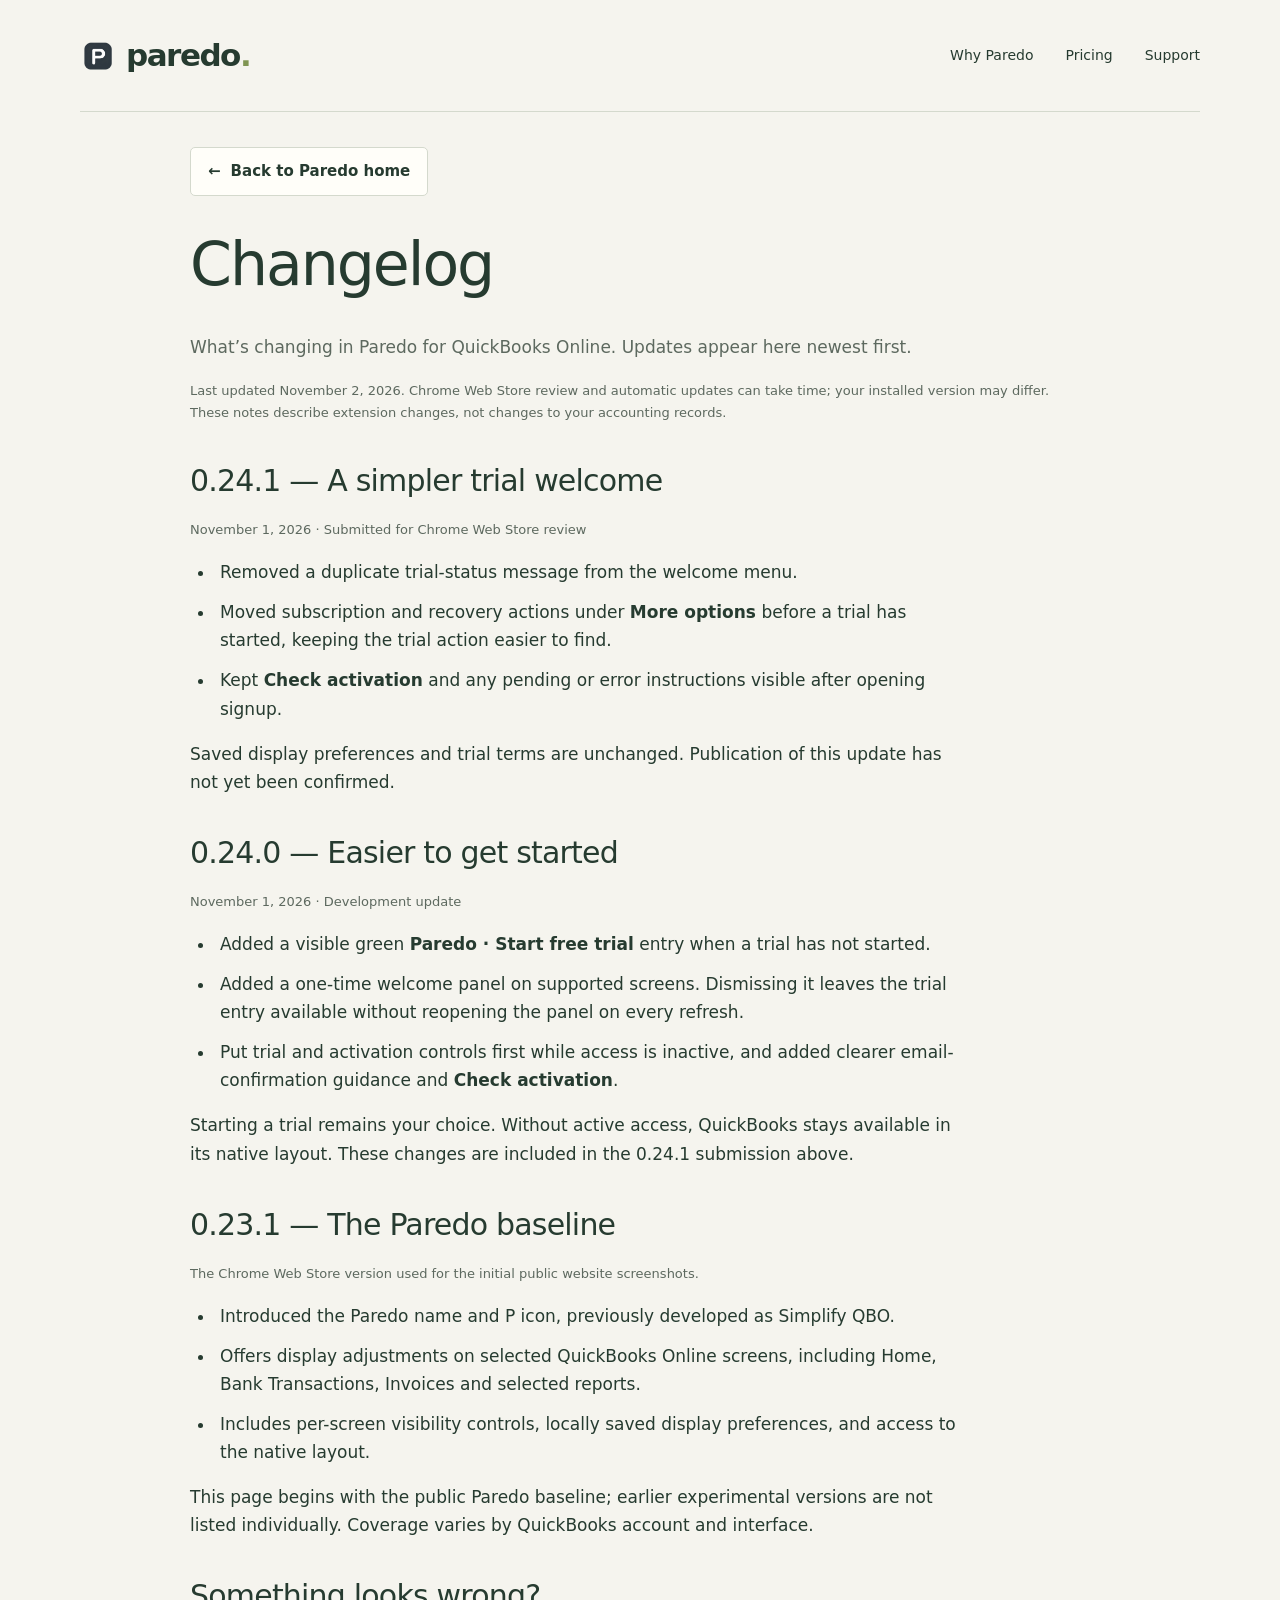
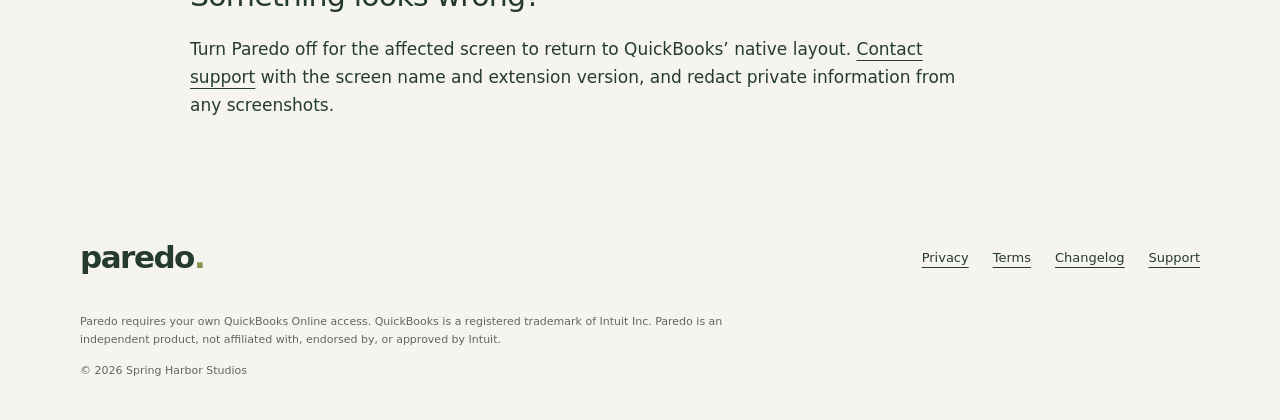
==== changelog/index.html @ acaa6048 "Add Paredo changelog page and site navigation" ====
<!doctype html>
<html lang="en"><head>
<!-- Google tag (gtag.js) -->
<script async src="https://www.googletagmanager.com/gtag/js?id=G-GZ1MDJ3MHT"></script>
<script>
  window.dataLayer = window.dataLayer || [];
  function gtag(){dataLayer.push(arguments);}
  gtag('js', new Date());

  gtag('config', 'G-GZ1MDJ3MHT');
</script>
<meta charset="utf-8"><meta name="viewport" content="width=device-width, initial-scale=1"><title>Changelog | Paredo</title><meta name="description" content="Recent Paredo extension updates, improvements, and Chrome Web Store review status."><link rel="canonical" href="https://getparedo.app/changelog/"><link rel="icon" href="../assets/icon.png"><link rel="stylesheet" href="../style.css"><link rel="stylesheet" href="../articles.css"></head><body><a class="skip" href="#main">Skip to content</a><header class="wrap header"><a class="brand" href="../" aria-label="Paredo home"><img src="../assets/icon.png" width="36" height="36" alt="">paredo<span class="brand-dot">.</span></a><nav aria-label="Main navigation"><a href="../#experience">Why Paredo</a><a href="../#pricing">Pricing</a><a href="../support/">Support</a></nav></header><main id="main" class="wrap article policy">
<a class="home-return" href="../"><span aria-hidden="true">←</span> Back to Paredo home</a>
<h1>Changelog</h1>
<p>What’s changing in Paredo for QuickBooks Online. Updates appear here newest first.</p>
<p class="small">Last updated November 2, 2026. Chrome Web Store review and automatic updates can take time; your installed version may differ. These notes describe extension changes, not changes to your accounting records.</p>
<section aria-labelledby="v0241">
<h2 id="v0241">0.24.1 — A simpler trial welcome</h2>
<p class="small"><time datetime="2026-11-01">November 1, 2026</time> · Submitted for Chrome Web Store review</p>
<ul class="article-list">
<li>Removed a duplicate trial-status message from the welcome menu.</li>
<li>Moved subscription and recovery actions under <strong>More options</strong> before a trial has started, keeping the trial action easier to find.</li>
<li>Kept <strong>Check activation</strong> and any pending or error instructions visible after opening signup.</li>
</ul>
<p>Saved display preferences and trial terms are unchanged. Publication of this update has not yet been confirmed.</p>
</section>
<section aria-labelledby="v0240">
<h2 id="v0240">0.24.0 — Easier to get started</h2>
<p class="small"><time datetime="2026-11-01">November 1, 2026</time> · Development update</p>
<ul class="article-list">
<li>Added a visible green <strong>Paredo · Start free trial</strong> entry when a trial has not started.</li>
<li>Added a one-time welcome panel on supported screens. Dismissing it leaves the trial entry available without reopening the panel on every refresh.</li>
<li>Put trial and activation controls first while access is inactive, and added clearer email-confirmation guidance and <strong>Check activation</strong>.</li>
</ul>
<p>Starting a trial remains your choice. Without active access, QuickBooks stays available in its native layout. These changes are included in the 0.24.1 submission above.</p>
</section>
<section aria-labelledby="v0231">
<h2 id="v0231">0.23.1 — The Paredo baseline</h2>
<p class="small">The Chrome Web Store version used for the initial public website screenshots.</p>
<ul class="article-list">
<li>Introduced the Paredo name and P icon, previously developed as Simplify QBO.</li>
<li>Offers display adjustments on selected QuickBooks Online screens, including Home, Bank Transactions, Invoices and selected reports.</li>
<li>Includes per-screen visibility controls, locally saved display preferences, and access to the native layout.</li>
</ul>
<p>This page begins with the public Paredo baseline; earlier experimental versions are not listed individually. Coverage varies by QuickBooks account and interface.</p>
</section>
<section aria-labelledby="help"><h2 id="help">Something looks wrong?</h2><p>Turn Paredo off for the affected screen to return to QuickBooks’ native layout. <a href="../support/">Contact support</a> with the screen name and extension version, and redact private information from any screenshots.</p></section>
</main><footer class="wrap"><div class="footer-top"><a class="brand" href="../">paredo<span class="brand-dot">.</span></a><div><a href="../privacy/">Privacy</a><a href="../terms/">Terms</a><a href="../changelog/">Changelog</a><a href="../support/">Support</a></div></div><p>Paredo requires your own QuickBooks Online access. QuickBooks is a registered trademark of Intuit Inc. Paredo is an independent product, not affiliated with, endorsed by, or approved by Intuit.</p><p>© 2026 Spring Harbor Studios</p></footer>
</body></html>
---- style.css ----
:root{--paper:#f5f4ee;--ink:#263b30;--muted:#5d695f;--line:#d4d9cd;--accent:#dce8bb;--white:#fffef9}*{box-sizing:border-box}html{scroll-behavior:smooth;scroll-padding-top:25px}body{margin:0;background:var(--paper);color:var(--ink);font:17px/1.65 system-ui,-apple-system,BlinkMacSystemFont,"Segoe UI",sans-serif}a{color:inherit;text-underline-offset:5px}a:focus-visible{outline:3px solid #6c823d;outline-offset:6px}.wrap{width:min(1120px,calc(100% - 96px));margin:auto}.header{display:flex;justify-content:space-between;align-items:center;padding:30px 0;border-bottom:1px solid var(--line)}.brand{display:inline-flex;align-items:center;gap:10px;text-decoration:none;font-size:31px;font-weight:650;letter-spacing:-1.5px}.brand-dot{margin-left:-10px;color:#809552}.brand img{border-radius:9px}nav{display:flex;gap:32px;font-size:14px}nav a{text-decoration:none}nav a:hover,.text-link:hover{color:#667d37}.hero{padding-top:64px}.eyebrow{text-transform:uppercase;font-size:11px;font-weight:650;letter-spacing:1.8px;display:flex;align-items:center;gap:9px}.status-dot{height:7px;width:7px;background:#7c924f;border-radius:50%}h1,h2,h3,p{margin:0}h1{font-size:clamp(58px,7.3vw,100px);line-height:1.06;letter-spacing:-5px;font-weight:450;margin:29px 0 37px}h1 em{font-family:Georgia,serif;font-weight:400;letter-spacing:-4.5px}h2{font-size:clamp(35px,4vw,51px);line-height:1.13;letter-spacing:-2px;font-weight:450}h3{font-size:24px;line-height:1.3;letter-spacing:-.6px;font-weight:500}.hero-bottom{display:flex;justify-content:space-between;align-items:center;gap:36px}.hero-bottom p{max-width:560px;color:var(--muted);font-size:19px}.button{background:var(--ink);color:var(--white);padding:15px 23px;text-decoration:none;font-size:14px;border-radius:5px;display:inline-flex;gap:36px;align-items:center;white-space:nowrap}.button:hover{background:#3c5443}.hero-foot{display:flex;justify-content:space-between;border-top:1px solid var(--line);margin-top:55px;padding:18px 0;font-size:12px;color:var(--muted)}.experience{background:#e8ecdf;margin-top:48px;padding:76px 0}.section-heading{display:grid;grid-template-columns:1.2fr 1fr;gap:22px 80px}.section-heading .eyebrow{grid-column:1/-1}.section-heading>p:last-child{align-self:end;max-width:380px;color:var(--muted)}.features{display:grid;grid-template-columns:repeat(3,1fr);gap:48px;margin-top:62px}.features article{border-top:1px solid #bfc8b5;padding-top:22px}.number{font-size:10px;letter-spacing:1.5px}.features h3{margin:22px 0 17px}.features p{font-size:15px;color:var(--muted)}.coverage{border-top:1px solid #bfc8b5;padding-top:32px;margin-top:56px;display:grid;grid-template-columns:1fr 2fr;gap:30px}.coverage h3{font-size:19px}.coverage p{font-size:15px}.small{font-size:13px!important;color:var(--muted);line-height:1.7}.coverage .small{margin-top:15px}.trust{padding:85px 0;display:grid;grid-template-columns:1.1fr 1fr;gap:24px 70px}.trust .eyebrow{grid-column:1/-1}.trust>div p+p{margin-top:20px}.text-link{display:inline-block;font-size:13px;font-weight:600;margin-top:22px}.pricing{border-top:1px solid var(--line);padding:70px 0 85px;display:grid;grid-template-columns:1.1fr 1fr;gap:70px}.pricing h2{margin:22px 0}.pricing>div>p:not(.eyebrow){max-width:400px;color:var(--muted)}.price-box{background:var(--white);border:1px solid var(--line);border-radius:7px;padding:32px}.price-box .price{font-size:64px;font-weight:450;line-height:1.3;color:var(--ink)!important;letter-spacing:-3px}.price span{font-size:14px;letter-spacing:0;color:var(--muted)}.price-box p+p{margin-top:16px}.price-box hr{border:0;border-top:1px solid var(--line);margin:25px 0}.closing{background:var(--accent);border-radius:8px;padding:54px;text-align:center}.closing .eyebrow{justify-content:center}.closing h2{margin:22px 0}.closing .button{margin:25px 0 18px}.closing>p:not(.eyebrow){color:var(--muted)}footer{padding:55px 0 28px}.footer-top{display:flex;justify-content:space-between;align-items:center;margin-bottom:30px}.footer-top>div{display:flex;gap:24px;font-size:13px}footer>p{font-size:11px;color:var(--muted);max-width:700px;margin:12px 0}.skip{position:absolute;left:15px;top:-100px;background:var(--white);padding:10px;z-index:2}.skip:focus{top:10px}@media(max-width:760px){.wrap{width:calc(100% - 40px)}.header{padding:20px 0}nav{gap:18px;font-size:12px}nav a:first-child{display:none}.brand{font-size:26px}.brand img{width:30px;height:30px}.hero{padding-top:40px}h1{letter-spacing:-2.8px;font-size:clamp(44px,9vw,65px)}h1 em{letter-spacing:-2.8px}.hero-bottom{display:block}.hero-bottom p{font-size:17px}.hero-bottom .button{margin-top:25px}.hero-foot{display:block;margin-top:35px}.hero-foot span{display:block}.experience{margin-top:25px;padding:45px 0}.section-heading,.features,.coverage,.trust,.pricing{grid-template-columns:1fr;gap:25px}.features{margin-top:35px}.features article{padding-top:18px}.features h3{margin:15px 0 12px}.coverage{margin-top:35px}.trust{padding:50px 0}.pricing{padding:45px 0}.price-box{padding:25px}.closing{padding:40px 22px}.closing h2{font-size:38px}.footer-top{align-items:start;gap:20px}.footer-top>div{gap:16px}}@media(prefers-reduced-motion:reduce){html{scroll-behavior:auto}}

/* Install links at natural decision points, without covering page content. */
.header nav{align-items:center}.nav-install{padding:10px 16px;gap:16px}.header .nav-install:hover{color:var(--white)}.install-prompt{display:flex;align-items:center;gap:25px;margin-top:30px}.final-install{display:flex;align-items:center;justify-content:space-between;gap:35px;border-top:1px solid var(--line);margin-top:50px;padding:45px 0}.final-install h2{font-size:32px;letter-spacing:-1px;max-width:600px}.final-install p{font-size:13px;color:var(--muted);max-width:570px;margin-top:16px}@media(max-width:760px){.header{flex-wrap:wrap;gap:16px}.header nav{flex-wrap:wrap;gap:16px}.install-prompt,.final-install{flex-direction:column;align-items:flex-start}.final-install{margin-top:30px;padding:35px 0}}

/* Keep site links readable as the footer grows. */
.footer-top>div{flex-wrap:wrap;justify-content:flex-end}
---- articles.css ----
/* Shared editorial layout for the comparison and problem pages. */
.article{max-width:900px;padding-top:35px}.article-header{padding:0 0 36px;border-bottom:1px solid var(--line);margin-bottom:40px}.back-link{font-size:13px;text-decoration:none;display:inline-block;margin-bottom:40px}.article-header h1{font-size:clamp(39px,5.4vw,68px);letter-spacing:-2.7px;line-height:1.12;margin:22px 0}.article-lead{max-width:740px;font-size:21px;color:var(--muted)}.article-byline{font-size:12px;color:var(--muted);margin-top:24px}.article section{margin:38px 0}.article section h2,.article-cta h2{font-size:30px;letter-spacing:-.8px;line-height:1.25;margin:0 0 20px}.article section p+p{margin-top:18px}.article section p{max-width:780px}.article-list{padding-left:25px;max-width:780px}.article-list li{padding-left:5px;margin:16px 0}.comparison-scroll{overflow-x:auto;margin:28px 0;border:1px solid var(--line);border-radius:6px;background:var(--white)}table{width:100%;border-collapse:collapse;font-size:14px;min-width:540px;text-align:left}caption{text-align:left;padding:20px;font-size:17px;font-weight:600}th,td{padding:17px 20px;border-top:1px solid var(--line);vertical-align:top}thead{background:#e8ecdf}thead th{font-weight:650}tbody th{font-weight:550;width:29%}.source-note{padding:25px;border-left:3px solid #7c924f;background:#e8ecdf;margin:40px 0}.source-note h2{font-size:17px;font-weight:600;letter-spacing:0;margin-bottom:12px}.source-note p{font-size:13px;color:var(--muted)}.article-cta{background:var(--accent);padding:35px;border-radius:7px;margin:45px 0}.article-cta .button{margin:22px 0 18px}.article-cta>a:last-child{display:inline-block;font-size:13px;margin-top:14px}.related-reading{display:block;border-top:1px solid var(--line);padding-top:28px}.related-reading>a{display:inline-block;font-size:19px;margin-top:12px;text-decoration:underline}.reading{padding:65px 0 0}.reading h2{font-size:35px;margin:17px 0 28px}.reading-links{display:grid;grid-template-columns:1fr 1fr;gap:30px}.reading-links a{display:block;text-decoration:none;border-top:1px solid var(--line);padding:20px 0}.reading-links h3{font-size:23px;margin-bottom:12px}.reading-links p{color:var(--muted);font-size:15px}.reading-links a:hover h3{text-decoration:underline;text-underline-offset:5px}@media(max-width:760px){.article-header h1{font-size:40px;letter-spacing:-1.6px}.article-lead{font-size:19px}.back-link{margin-bottom:28px}.article section h2,.article-cta h2{font-size:27px}.article-cta{padding:25px}.reading-links{grid-template-columns:1fr;gap:10px}.reading{padding-top:40px}}

/* Homepage audience, data practices, and authentic product capture. */
.audience-line{font-size:20px;max-width:690px;margin:-8px 0 28px;color:var(--muted)}.hero-offer{font-size:13px;max-width:650px;margin-top:25px;color:var(--muted)}.hero-offer strong{color:var(--ink)}.data-summary{display:grid;grid-template-columns:1fr 1.3fr;gap:65px;padding:50px 0;border-bottom:1px solid var(--line)}.data-heading h2{font-size:34px;margin-top:16px;letter-spacing:-1px}.data-summary dl{margin:0}.data-summary dl>div+div{margin-top:20px}.data-summary dt{font-weight:650;font-size:15px;margin-bottom:5px}.data-summary dd{margin:0;font-size:14px;color:var(--muted)}.product-view{padding:55px 0 0}.product-view h2{font-size:38px;margin-top:18px}.product-view figure{margin:28px 0 0}.product-view img{display:block;width:100%;height:auto;border:1px solid var(--line);border-radius:8px}.product-view figcaption{font-size:12px;color:var(--muted);margin-top:14px;max-width:800px}.fit{display:grid;grid-template-columns:1.1fr 1fr;gap:70px;padding:65px 0 0}.fit h2{font-size:38px;margin-top:18px}.fit p+p{margin-top:18px}.policy{padding-bottom:20px}.policy>h1{font-size:clamp(38px,5vw,60px);letter-spacing:-2px}.policy>p{color:var(--muted)}.policy .card{padding:25px;background:var(--white);border:1px solid var(--line);border-radius:7px;margin-top:30px}.policy .card h2{font-size:27px;margin-bottom:15px}.policy li{margin:12px 0}@media(max-width:760px){.audience-line{font-size:18px}.data-summary,.fit{grid-template-columns:1fr;gap:25px;padding-top:35px}.data-heading h2,.fit h2,.product-view h2{font-size:32px}.product-view{padding-top:35px}.product-view figure{margin-top:20px}.fit{padding-top:45px}}

.policy h2{font-size:27px;line-height:1.25;letter-spacing:-.7px;margin:35px 0 16px}.policy p+p{margin-top:18px}.policy .card h2{margin-top:0}

/* Approved Chrome Web Store screenshots: full Home view and two supporting views. */
.gallery-intro{color:var(--muted);margin-top:18px;max-width:700px}.screenshot-gallery{display:grid;grid-template-columns:minmax(0,1fr) minmax(0,1fr);gap:30px;margin-top:28px}.screenshot-gallery .gallery-home{grid-column:1/-1}.screenshot-gallery figure{margin:0;min-width:0}.screenshot-gallery a:has(img){display:block;border-radius:8px}.screenshot-gallery img{transition:none}.gallery-note{font-size:12px;color:var(--muted);margin-top:24px;max-width:800px}@media(max-width:760px){.screenshot-gallery{grid-template-columns:minmax(0,1fr);gap:28px}}

/* Explicit home navigation on support and policy pages. */
.home-return{display:inline-flex;align-items:center;gap:10px;padding:11px 17px;border:1px solid var(--line);border-radius:5px;background:var(--white);font-size:15px;font-weight:600;text-decoration:none;margin-bottom:8px}.home-return:hover{background:var(--accent);border-color:#a4b37e}

/* Product evidence in practical guides. */
.guide-image{margin:28px 0}.guide-image img{display:block;width:100%;height:auto;border:1px solid var(--line);border-radius:7px}.guide-image figcaption{font-size:12px;color:var(--muted);margin-top:12px}.guide-image a{display:inline-block}

/* Banking guide readability without changing existing article layouts. */
.banking-guide .article-header h1{text-wrap:balance;font-size:clamp(36px,4.5vw,60px)}
.banking-guide .article section h3{font-size:20px;line-height:28px;margin:24px 0 12px}
.banking-guide .article p{text-wrap:pretty}
.banking-guide .article-byline,.banking-guide .guide-image figcaption{font-size:14px;line-height:20px}
.banking-guide .button{font-size:16px;font-weight:600}
.banking-guide .related-reading>a{display:block}
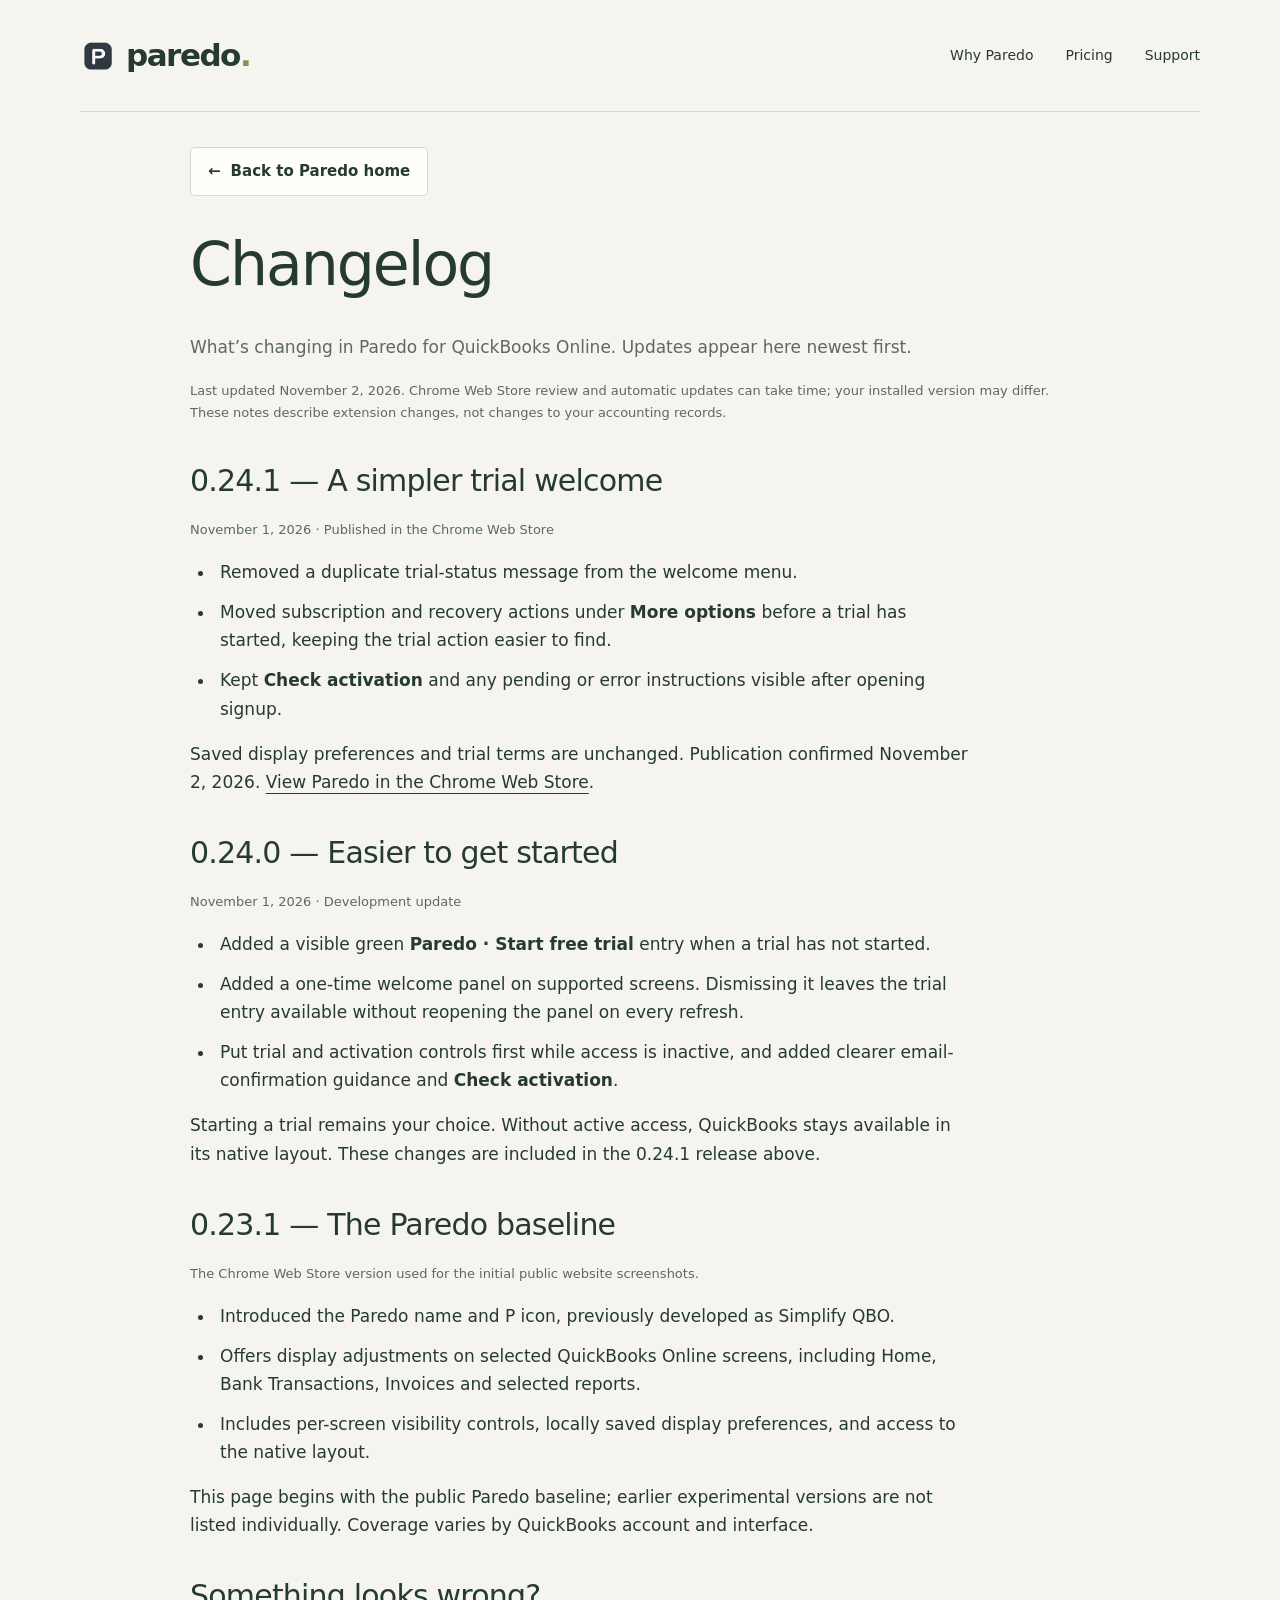
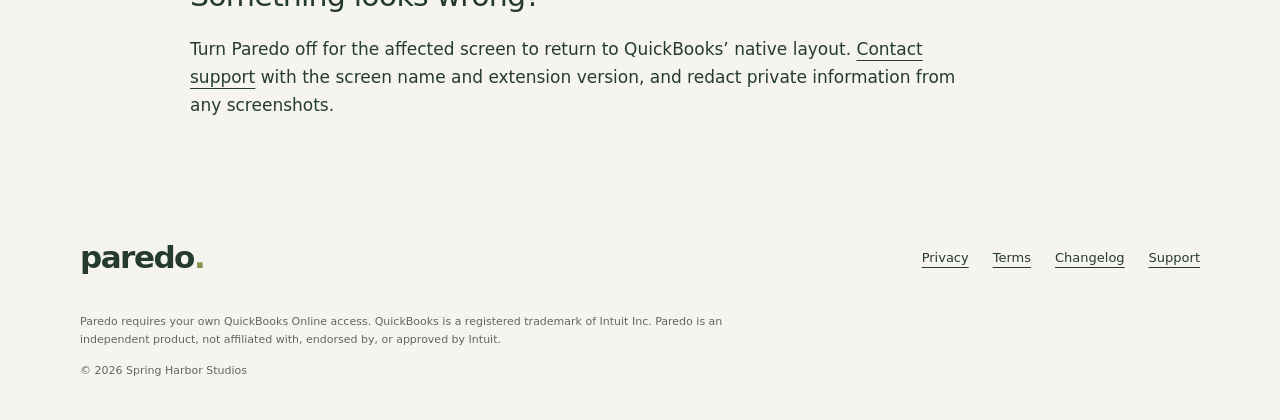
==== commit 2836a99f: "Mark Paredo 0.24.1 as published in changelog" ====
--- a/changelog/index.html
+++ b/changelog/index.html
@@ -16,13 +16,13 @@
 <p class="small">Last updated November 2, 2026. Chrome Web Store review and automatic updates can take time; your installed version may differ. These notes describe extension changes, not changes to your accounting records.</p>
 <section aria-labelledby="v0241">
 <h2 id="v0241">0.24.1 — A simpler trial welcome</h2>
-<p class="small"><time datetime="2026-11-01">November 1, 2026</time> · Submitted for Chrome Web Store review</p>
+<p class="small"><time datetime="2026-11-01">November 1, 2026</time> · Published in the Chrome Web Store</p>
 <ul class="article-list">
 <li>Removed a duplicate trial-status message from the welcome menu.</li>
 <li>Moved subscription and recovery actions under <strong>More options</strong> before a trial has started, keeping the trial action easier to find.</li>
 <li>Kept <strong>Check activation</strong> and any pending or error instructions visible after opening signup.</li>
 </ul>
-<p>Saved display preferences and trial terms are unchanged. Publication of this update has not yet been confirmed.</p>
+<p>Saved display preferences and trial terms are unchanged. Publication confirmed November 2, 2026. <a href="https://chromewebstore.google.com/detail/paredo-for-quickbooks-onl/edfmgjiomglckbgdeckoifindgncdonn">View Paredo in the Chrome Web Store</a>.</p>
 </section>
 <section aria-labelledby="v0240">
 <h2 id="v0240">0.24.0 — Easier to get started</h2>
@@ -32,7 +32,7 @@
 <li>Added a one-time welcome panel on supported screens. Dismissing it leaves the trial entry available without reopening the panel on every refresh.</li>
 <li>Put trial and activation controls first while access is inactive, and added clearer email-confirmation guidance and <strong>Check activation</strong>.</li>
 </ul>
-<p>Starting a trial remains your choice. Without active access, QuickBooks stays available in its native layout. These changes are included in the 0.24.1 submission above.</p>
+<p>Starting a trial remains your choice. Without active access, QuickBooks stays available in its native layout. These changes are included in the 0.24.1 release above.</p>
 </section>
 <section aria-labelledby="v0231">
 <h2 id="v0231">0.23.1 — The Paredo baseline</h2>
